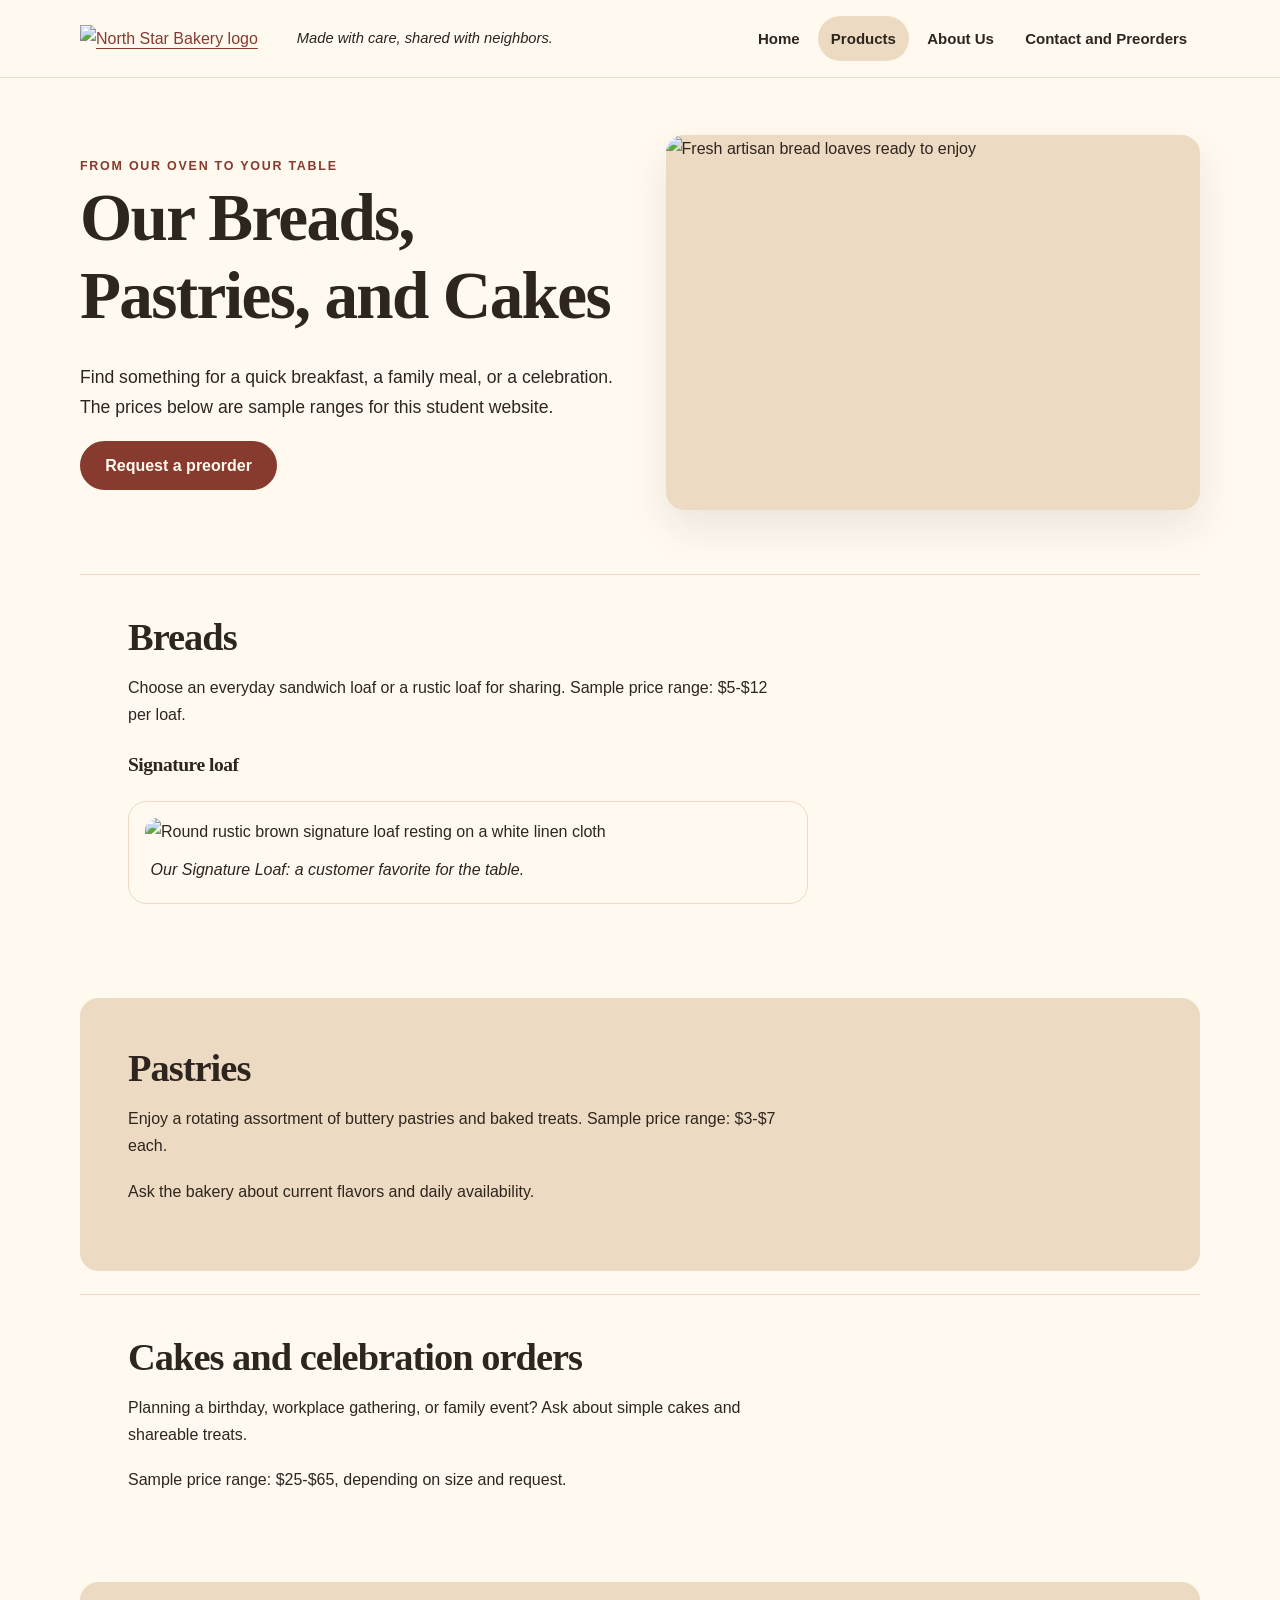
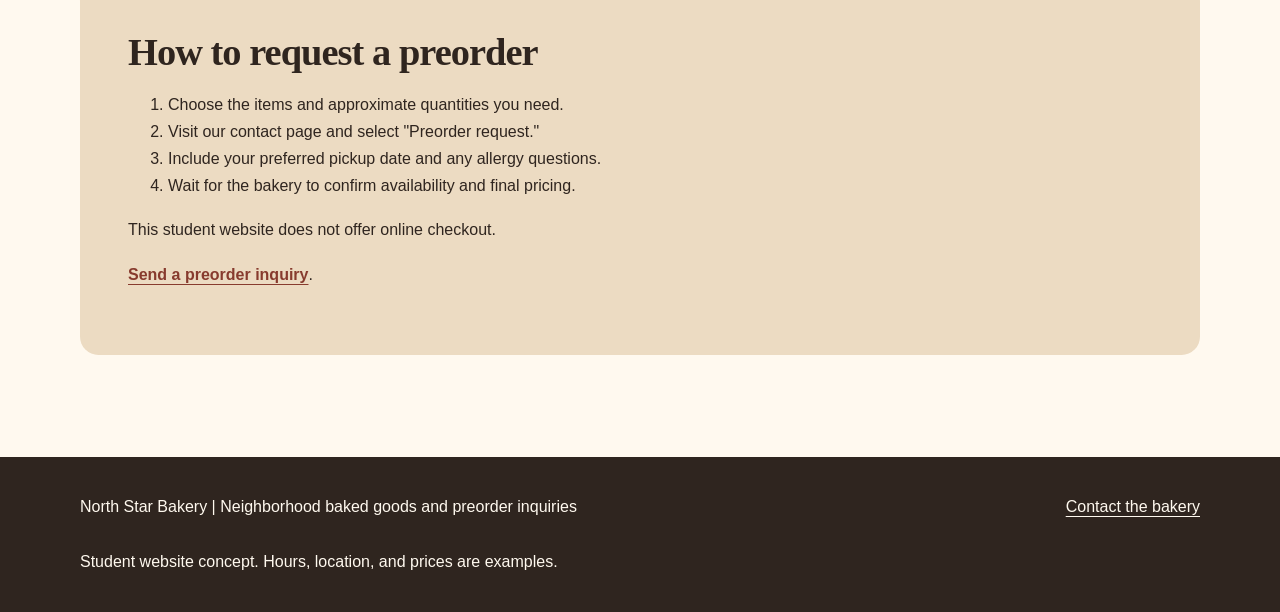
==== products.html @ e9eec747 "media/ Add North Star Bakery Touchstone 3 responsive website" ====
<!DOCTYPE html>
<html lang="en">
<head>
<meta charset="utf-8"/>
<meta content="width=device-width, initial-scale=1" name="viewport"/>
<meta content="Explore breads, pastries, cakes, and preorder options." name="description"/>
<title>Products | North Star Bakery</title>
<link href="styles.css" rel="stylesheet"/></head>
<body class="bakery-site">
<a class="skip-link" href="#main-content">Skip to main content</a>
<header class="site-header"><div class="header-inner">
<a class="brand-link" href="index.html">
<img alt="North Star Bakery logo" class="brand-logo" src="media/bakery-logo_c.png"/>
</a>
<p class="brand-tagline">Made with care, shared with neighbors.</p>
<nav aria-label="Main navigation" class="site-nav">
<ul class="nav-links">
<li><a href="index.html">Home</a></li>
<li><a aria-current="page" href="products.html">Products</a></li>
<li><a href="about.html">About Us</a></li>
<li><a href="contact.html">Contact and Preorders</a></li>
</ul>
</nav>
</div></header>
<main class="page-container" id="main-content"><section aria-label="Page introduction" class="page-hero"><div class="hero-copy"><p class="eyebrow">From our oven to your table</p><h1>Our Breads, Pastries, and Cakes</h1><p>Find something for a quick breakfast, a family meal, or a celebration.
  The prices below are sample ranges for this student website.</p><a class="button-link" href="contact.html">Request a preorder</a></div><div class="hero-media"><img alt="Fresh artisan bread loaves ready to enjoy" decoding="async" loading="eager" src="media/bakery-bread_c.png"/></div></section>


<section aria-labelledby="breads-heading" class="content-section">
<h2 id="breads-heading">Breads</h2>

<p>Choose an everyday sandwich loaf or a rustic loaf for sharing.
    Sample price range: $5-$12 per loaf.</p>
<h3>Signature loaf</h3>
<figure class="signature-figure">
<img alt="Round rustic brown signature loaf resting on a white linen cloth" decoding="async" loading="lazy" src="media/bakery-signature-loaf_c.png"/>
<figcaption>Our Signature Loaf: a customer favorite for the table.</figcaption>
</figure>
</section>
<section aria-labelledby="pastries-heading" class="content-section surface-section">
<h2 id="pastries-heading">Pastries</h2>
<p>Enjoy a rotating assortment of buttery pastries and baked treats.
    Sample price range: $3-$7 each.</p>
<p>Ask the bakery about current flavors and daily availability.</p>
</section>
<section aria-labelledby="cakes-heading" class="content-section">
<h2 id="cakes-heading">Cakes and celebration orders</h2>
<p>Planning a birthday, workplace gathering, or family event?
    Ask about simple cakes and shareable treats.</p>
<p>Sample price range: $25-$65, depending on size and request.</p>
</section>
<section aria-labelledby="ordering-heading" class="content-section surface-section">
<h2 id="ordering-heading">How to request a preorder</h2>
<ol>
<li>Choose the items and approximate quantities you need.</li>
<li>Visit our contact page and select "Preorder request."</li>
<li>Include your preferred pickup date and any allergy questions.</li>
<li>Wait for the bakery to confirm availability and final pricing.</li>
</ol>
<p>This student website does not offer online checkout.</p>
<p><a href="contact.html">Send a preorder inquiry</a>.</p>
</section>
</main>
<footer class="site-footer"><div class="footer-inner">
<p>North Star Bakery | Neighborhood baked goods and preorder inquiries</p>
<p><a href="contact.html">Contact the bakery</a></p>
<p>Student website concept. Hours, location, and prices are examples.</p>
</div></footer>
</body>
</html>
---- styles.css ----
/* North Star Bakery — Touchstone 3: responsive site design */
:root {
  --ink: #2f251f;       /* deep espresso */
  --cream: #fff9ef;     /* warm cream */
  --berry: #873b2e;     /* bakery red */
  --oat: #ecdbc2;       /* soft wheat */
  --radius: 1.15rem;
  --shadow: 0 18px 40px rgba(47, 37, 31, 0.09);
}
*, *::before, *::after { box-sizing: border-box; }
html { scroll-behavior: smooth; }
body { margin: 0; background: var(--cream); color: var(--ink); font: 1rem/1.7 Arial, Helvetica, sans-serif; }
img, picture, video { max-width: 100%; height: auto; }
img { display: block; }
a { color: var(--berry); text-underline-offset: .22em; }
a:hover { text-decoration-thickness: .13em; }
a:focus-visible, button:focus-visible, input:focus-visible, select:focus-visible, textarea:focus-visible { outline: 3px solid var(--berry); outline-offset: 4px; }
h1,h2,h3 { font-family: Georgia, 'Times New Roman', serif; font-weight: 700; line-height: 1.16; letter-spacing: -.025em; }
h1 { font-size: clamp(2.2rem, 6vw, 4.2rem); margin: .15rem 0 1.1rem; }
h2 { font-size: clamp(1.6rem, 3vw, 2.4rem); margin: 0 0 .9rem; }
h3 { font-size: 1.22rem; margin: 1.6rem 0 .5rem; }
p { margin: .65rem 0 1.15rem; }
.skip-link { position: absolute; transform: translateY(-170%); z-index: 10; background: var(--cream); color: var(--ink); padding: .7rem 1rem; }
.skip-link:focus { transform: translateY(0); left: 1rem; top: .5rem; }
.site-header { border-bottom: 1px solid var(--oat); background: var(--cream); }
.header-inner, .page-container, .footer-inner { width: min(100% - 2.4rem, 1120px); margin-inline: auto; }
.header-inner { display: flex; flex-direction: column; align-items: center; padding: 1.25rem 0 .85rem; gap: .45rem; }
.brand-link { display: block; }
.brand-logo { width: clamp(135px, 22vw, 200px); height: auto; object-fit: contain; }
.brand-tagline { font-size: .92rem; font-style: italic; margin: -.1rem 0 .4rem; text-align: center; }
.site-nav { width: 100%; }
.nav-links { margin: 0; padding: 0; display: flex; justify-content: center; flex-wrap: wrap; gap: .35rem; list-style: none; }
.nav-links a { display: inline-block; padding: .6rem .8rem; border-radius: 100px; color: var(--ink); font-size: .94rem; font-weight: bold; text-decoration: none; }
.nav-links a:hover, .nav-links a[aria-current='page'] { background: var(--oat); color: var(--ink); }
.page-container { padding-block: 2.2rem 4rem; }
.page-hero { display: flex; flex-direction: column-reverse; gap: 2rem; align-items: stretch; margin-bottom: 3.25rem; }
.hero-copy { display: flex; flex-direction: column; align-items: flex-start; justify-content: center; }
.hero-copy > p:not(.eyebrow) { max-width: 58ch; font-size: 1.1rem; }
.eyebrow { margin: 0; text-transform: uppercase; letter-spacing: .14em; font-size: .78rem; font-weight: bold; color: var(--berry); }
.button-link, .form-submit { display: inline-block; background: var(--berry); color: var(--cream); border: 2px solid var(--berry); border-radius: 999px; padding: .73rem 1.45rem; font-weight: bold; line-height: 1.35; text-decoration: none; cursor: pointer; font-size: 1rem; }
.button-link:hover, .form-submit:hover { background: var(--ink); border-color: var(--ink); color: var(--cream); }
.hero-media { overflow: hidden; background: var(--oat); border-radius: var(--radius); min-height: 240px; box-shadow: var(--shadow); }
.hero-media img { width: 100%; height: 100%; min-height: 240px; object-fit: cover; aspect-ratio: 16/11; }
.content-section { padding: 2rem 0 2.5rem; border-top: 1px solid var(--oat); max-width: 100%; }
.content-section > p, .content-section > ol, .content-section > ul { max-width: 73ch; }
.surface-section { padding: 2.2rem; background: var(--oat); border-radius: var(--radius); margin-block: 1.4rem; border-top: none; }
.content-section a { font-weight: bold; }
.specialty-list { display: flex; flex-direction: column; padding: 0; gap: .8rem; list-style: none; }
.specialty-list li { background: var(--cream); border: 1px solid var(--oat); border-radius: .9rem; padding: 1.15rem 1.2rem; flex: 1; font-weight: bold; }
.feature-picture { display: block; margin: 1.2rem 0; }
.feature-picture img { width: 100%; max-height: 420px; object-fit: cover; border-radius: var(--radius); }
.signature-figure { margin: 1.5rem 0; padding: 1rem; background: var(--cream); border: 1px solid var(--oat); border-radius: var(--radius); max-width: 680px; }
.signature-figure img { width: 100%; border-radius: .8rem; max-height: 410px; object-fit: cover; }
figcaption { font-style: italic; padding: .7rem .35rem .2rem; }
video { width: min(100%, 720px); display: block; border-radius: .8rem; background: var(--ink); }
audio { width: min(100%, 560px); }
.request-form { max-width: 820px; display: flex; flex-direction: column; gap: 1rem; }
.form-group { border: 1px solid var(--oat); border-radius: var(--radius); background: var(--cream); padding: 1.25rem; min-width: 0; }
.form-group legend { font-family: Georgia, 'Times New Roman', serif; font-weight: bold; font-size: 1.2rem; padding: .15rem .5rem; }
.field-row { margin: .4rem 0 1.1rem; }
.field-label { display: block; margin-bottom: .35rem; font-weight: bold; }
input, select, textarea { width: 100%; max-width: 100%; border: 1.5px solid var(--ink); border-radius: .4rem; padding: .72rem; color: var(--ink); background: var(--cream); font: inherit; }
textarea { resize: vertical; }
.form-submit { align-self: flex-start; }
.prototype-note { border-left: 4px solid var(--berry); padding-left: .9rem; font-size: .94rem; }
.site-footer { background: var(--ink); color: var(--cream); }
.footer-inner { display: flex; flex-direction: column; gap: .15rem; align-items: flex-start; padding-block: 2rem; }
.footer-inner p { margin: .25rem 0; }
.footer-inner a { color: var(--cream); }
@media (min-width: 720px) {
  .header-inner { flex-direction: row; justify-content: space-between; flex-wrap: wrap; padding: 1rem 0; }
  .brand-tagline { margin: 0 auto 0 .6rem; }
  .site-nav { width: auto; }
  .nav-links { justify-content: flex-end; }
  .page-container { padding-block: 3.6rem 5rem; }
  .page-hero { flex-direction: row; align-items: center; gap: clamp(1.5rem, 4vw, 4rem); min-height: 370px; }
  .hero-copy, .hero-media { flex: 1 1 0; min-width: 0; }
  .hero-media img { min-height: 375px; }
  .specialty-list { flex-direction: row; }
  .footer-inner { flex-direction: row; align-items: center; justify-content: space-between; gap: 1.25rem; flex-wrap: wrap; }
}
@media (min-width: 980px) {
  .content-section { padding: 2.5rem 3rem 3rem; }
  .surface-section { padding: 3rem; }
  .page-hero { margin-bottom: 4rem; }
}
@media (prefers-reduced-motion: reduce) { html { scroll-behavior: auto; } }
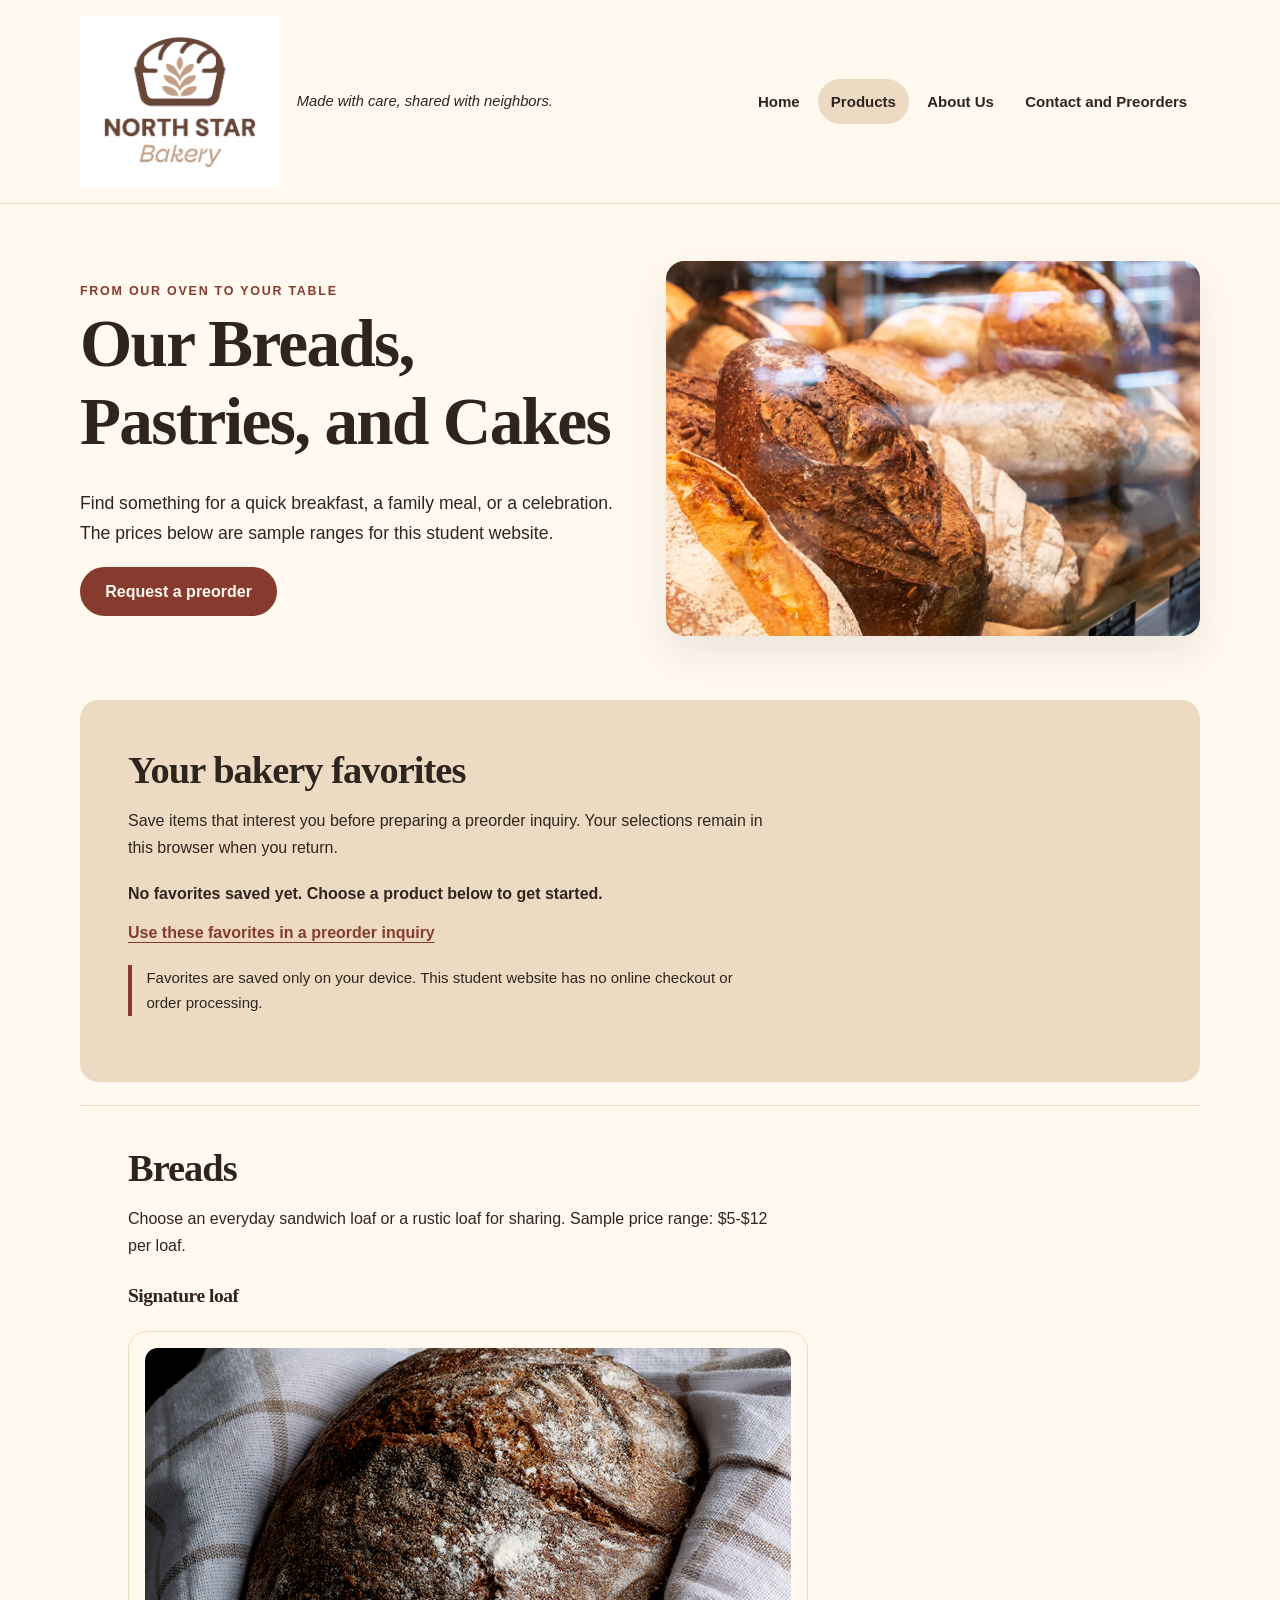
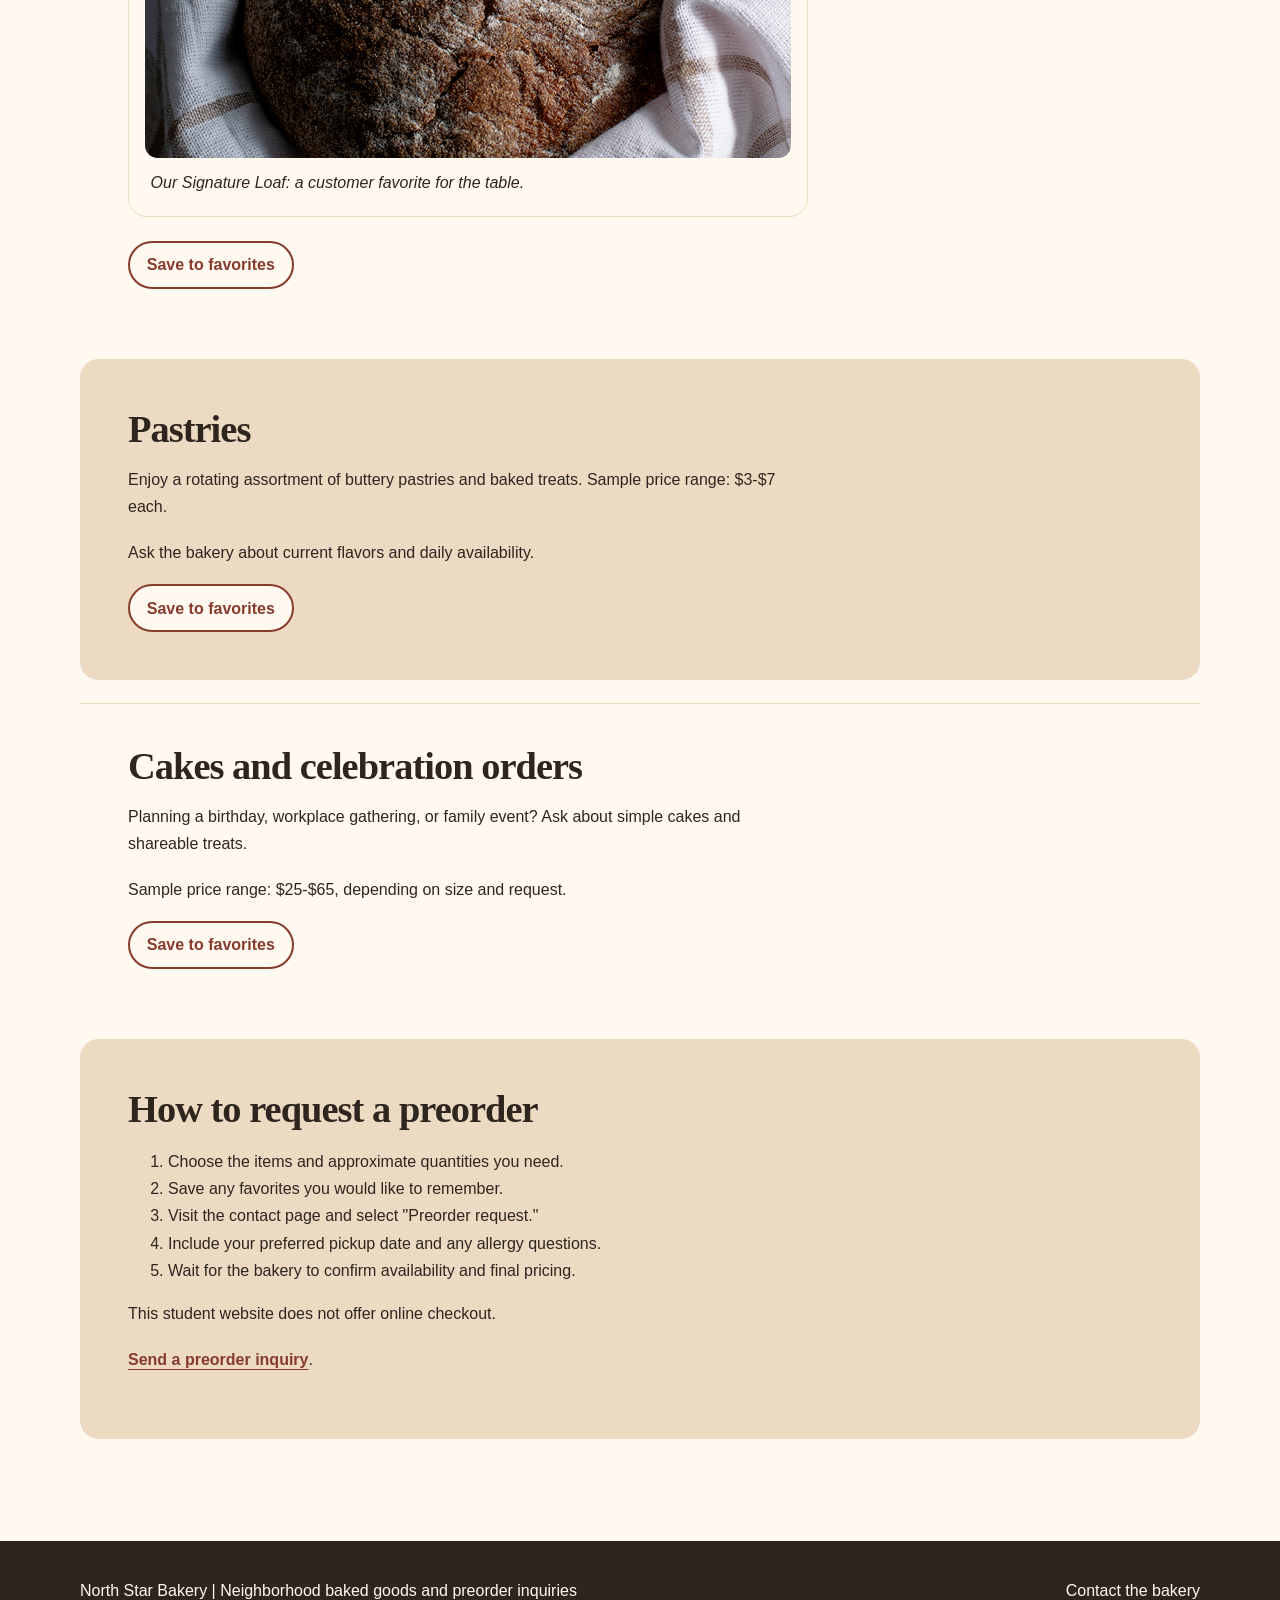
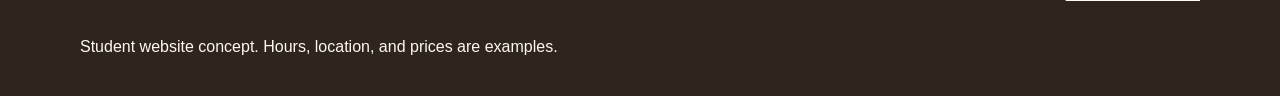
==== commit 5049132c: "Add files via upload" ====
--- a/products.html
+++ b/products.html
@@ -1,70 +1,71 @@
 <!DOCTYPE html>
 <html lang="en">
 <head>
-<meta charset="utf-8"/>
-<meta content="width=device-width, initial-scale=1" name="viewport"/>
-<meta content="Explore breads, pastries, cakes, and preorder options." name="description"/>
+<meta charset="utf-8">
+<meta name="viewport" content="width=device-width, initial-scale=1">
+<meta name="description" content="Explore breads, pastries, cakes, and save favorites for your North Star Bakery preorder inquiry.">
 <title>Products | North Star Bakery</title>
-<link href="styles.css" rel="stylesheet"/></head>
+<link rel="stylesheet" href="styles.css">
+<link rel="stylesheet" href="touchstone4.css">
+<script src="touchstone4.js" defer></script>
+</head>
 <body class="bakery-site">
 <a class="skip-link" href="#main-content">Skip to main content</a>
 <header class="site-header"><div class="header-inner">
-<a class="brand-link" href="index.html">
-<img alt="North Star Bakery logo" class="brand-logo" src="media/bakery-logo_c.png"/>
-</a>
+<a class="brand-link" href="index.html"><img alt="North Star Bakery logo" class="brand-logo" src="media/bakery-logo_c.png"></a>
 <p class="brand-tagline">Made with care, shared with neighbors.</p>
-<nav aria-label="Main navigation" class="site-nav">
-<ul class="nav-links">
-<li><a href="index.html">Home</a></li>
-<li><a aria-current="page" href="products.html">Products</a></li>
-<li><a href="about.html">About Us</a></li>
-<li><a href="contact.html">Contact and Preorders</a></li>
-</ul>
-</nav>
-</div></header>
-<main class="page-container" id="main-content"><section aria-label="Page introduction" class="page-hero"><div class="hero-copy"><p class="eyebrow">From our oven to your table</p><h1>Our Breads, Pastries, and Cakes</h1><p>Find something for a quick breakfast, a family meal, or a celebration.
-  The prices below are sample ranges for this student website.</p><a class="button-link" href="contact.html">Request a preorder</a></div><div class="hero-media"><img alt="Fresh artisan bread loaves ready to enjoy" decoding="async" loading="eager" src="media/bakery-bread_c.png"/></div></section>
+<nav aria-label="Main navigation" class="site-nav"><ul class="nav-links">
+<li><a href="index.html">Home</a></li><li><a aria-current="page" href="products.html">Products</a></li>
+<li><a href="about.html">About Us</a></li><li><a href="contact.html">Contact and Preorders</a></li>
+</ul></nav></div></header>
+<main class="page-container" id="main-content">
+<section class="page-hero" aria-label="Page introduction"><div class="hero-copy">
+<p class="eyebrow">From our oven to your table</p><h1>Our Breads, Pastries, and Cakes</h1>
+<p>Find something for a quick breakfast, a family meal, or a celebration. The prices below are sample ranges for this student website.</p>
+<a class="button-link" href="contact.html">Request a preorder</a></div>
+<div class="hero-media"><img alt="Fresh artisan bread loaves ready to enjoy" src="media/bakery-bread_c.png" decoding="async"></div></section>
 
+<section aria-labelledby="favorites-heading" class="content-section surface-section" id="favorites-panel">
+<h2 id="favorites-heading">Your bakery favorites</h2>
+<p>Save items that interest you before preparing a preorder inquiry. Your selections remain in this browser when you return.</p>
+<p class="favorite-summary" id="favorites-summary" role="status" aria-live="polite">Loading your favorites...</p>
+<ul id="favorites-list" class="favorites-list" aria-label="Saved bakery favorites"></ul>
+<p><a href="contact.html">Use these favorites in a preorder inquiry</a></p>
+<p class="prototype-note">Favorites are saved only on your device. This student website has no online checkout or order processing.</p>
+</section>
 
 <section aria-labelledby="breads-heading" class="content-section">
 <h2 id="breads-heading">Breads</h2>
-
-<p>Choose an everyday sandwich loaf or a rustic loaf for sharing.
-    Sample price range: $5-$12 per loaf.</p>
+<p>Choose an everyday sandwich loaf or a rustic loaf for sharing. Sample price range: $5-$12 per loaf.</p>
 <h3>Signature loaf</h3>
-<figure class="signature-figure">
-<img alt="Round rustic brown signature loaf resting on a white linen cloth" decoding="async" loading="lazy" src="media/bakery-signature-loaf_c.png"/>
-<figcaption>Our Signature Loaf: a customer favorite for the table.</figcaption>
-</figure>
+<figure class="signature-figure"><img alt="Round rustic brown signature loaf resting on a white linen cloth" src="media/bakery-signature-loaf_c.png" loading="lazy">
+<figcaption>Our Signature Loaf: a customer favorite for the table.</figcaption></figure>
+<button type="button" class="favorite-button" data-favorite-id="signature-loaf" aria-pressed="false">Save to favorites</button>
 </section>
 <section aria-labelledby="pastries-heading" class="content-section surface-section">
 <h2 id="pastries-heading">Pastries</h2>
-<p>Enjoy a rotating assortment of buttery pastries and baked treats.
-    Sample price range: $3-$7 each.</p>
+<p>Enjoy a rotating assortment of buttery pastries and baked treats. Sample price range: $3-$7 each.</p>
 <p>Ask the bakery about current flavors and daily availability.</p>
+<button type="button" class="favorite-button" data-favorite-id="pastries" aria-pressed="false">Save to favorites</button>
 </section>
 <section aria-labelledby="cakes-heading" class="content-section">
 <h2 id="cakes-heading">Cakes and celebration orders</h2>
-<p>Planning a birthday, workplace gathering, or family event?
-    Ask about simple cakes and shareable treats.</p>
+<p>Planning a birthday, workplace gathering, or family event? Ask about simple cakes and shareable treats.</p>
 <p>Sample price range: $25-$65, depending on size and request.</p>
+<button type="button" class="favorite-button" data-favorite-id="cakes" aria-pressed="false">Save to favorites</button>
 </section>
 <section aria-labelledby="ordering-heading" class="content-section surface-section">
 <h2 id="ordering-heading">How to request a preorder</h2>
-<ol>
-<li>Choose the items and approximate quantities you need.</li>
-<li>Visit our contact page and select "Preorder request."</li>
+<ol><li>Choose the items and approximate quantities you need.</li>
+<li>Save any favorites you would like to remember.</li>
+<li>Visit the contact page and select "Preorder request."</li>
 <li>Include your preferred pickup date and any allergy questions.</li>
-<li>Wait for the bakery to confirm availability and final pricing.</li>
-</ol>
-<p>This student website does not offer online checkout.</p>
-<p><a href="contact.html">Send a preorder inquiry</a>.</p>
+<li>Wait for the bakery to confirm availability and final pricing.</li></ol>
+<p>This student website does not offer online checkout.</p><p><a href="contact.html">Send a preorder inquiry</a>.</p>
 </section>
-</main>
-<footer class="site-footer"><div class="footer-inner">
+</main><footer class="site-footer"><div class="footer-inner">
 <p>North Star Bakery | Neighborhood baked goods and preorder inquiries</p>
 <p><a href="contact.html">Contact the bakery</a></p>
 <p>Student website concept. Hours, location, and prices are examples.</p>
 </div></footer>
-</body>
-</html>+</body></html>
--- a/touchstone4.css
+++ b/touchstone4.css
@@ -0,0 +1,18 @@
+/* Touchstone 4 additions: inherits Touchstone 3 colors and fonts. */
+.favorite-summary { font-weight: bold; margin-bottom: .75rem; }
+.favorites-list { margin: 0 0 1rem; padding-left: 1.35rem; }
+.favorites-list:empty { display: none; }
+.favorite-button {
+  display: inline-block; padding: .65rem 1.05rem; border: 2px solid var(--berry);
+  color: var(--berry); background: var(--cream); border-radius: 999px;
+  font: inherit; font-weight: bold; cursor: pointer; line-height: 1.45;
+}
+.favorite-button:hover, .favorite-button[aria-pressed="true"] { background: var(--berry); color: var(--cream); }
+.favorite-button:focus-visible { outline: 3px solid var(--berry); outline-offset: 4px; }
+.favorites-import { background: var(--oat); padding: 1.25rem; margin: 1.4rem 0; border-radius: var(--radius); }
+.favorites-import h3 { margin-top: 0; }
+.field-error { display: block; color: var(--berry); font-weight: bold; margin-top: .3rem; min-height: 1.2em; }
+[aria-invalid="true"] { border: 3px solid var(--berry); }
+.form-status { font-weight: bold; padding: .5rem 0; max-width: 68ch; }
+.form-status.is-error { color: var(--berry); }
+@media (min-width: 720px) { .favorites-import { padding: 1.5rem 2rem; } }
